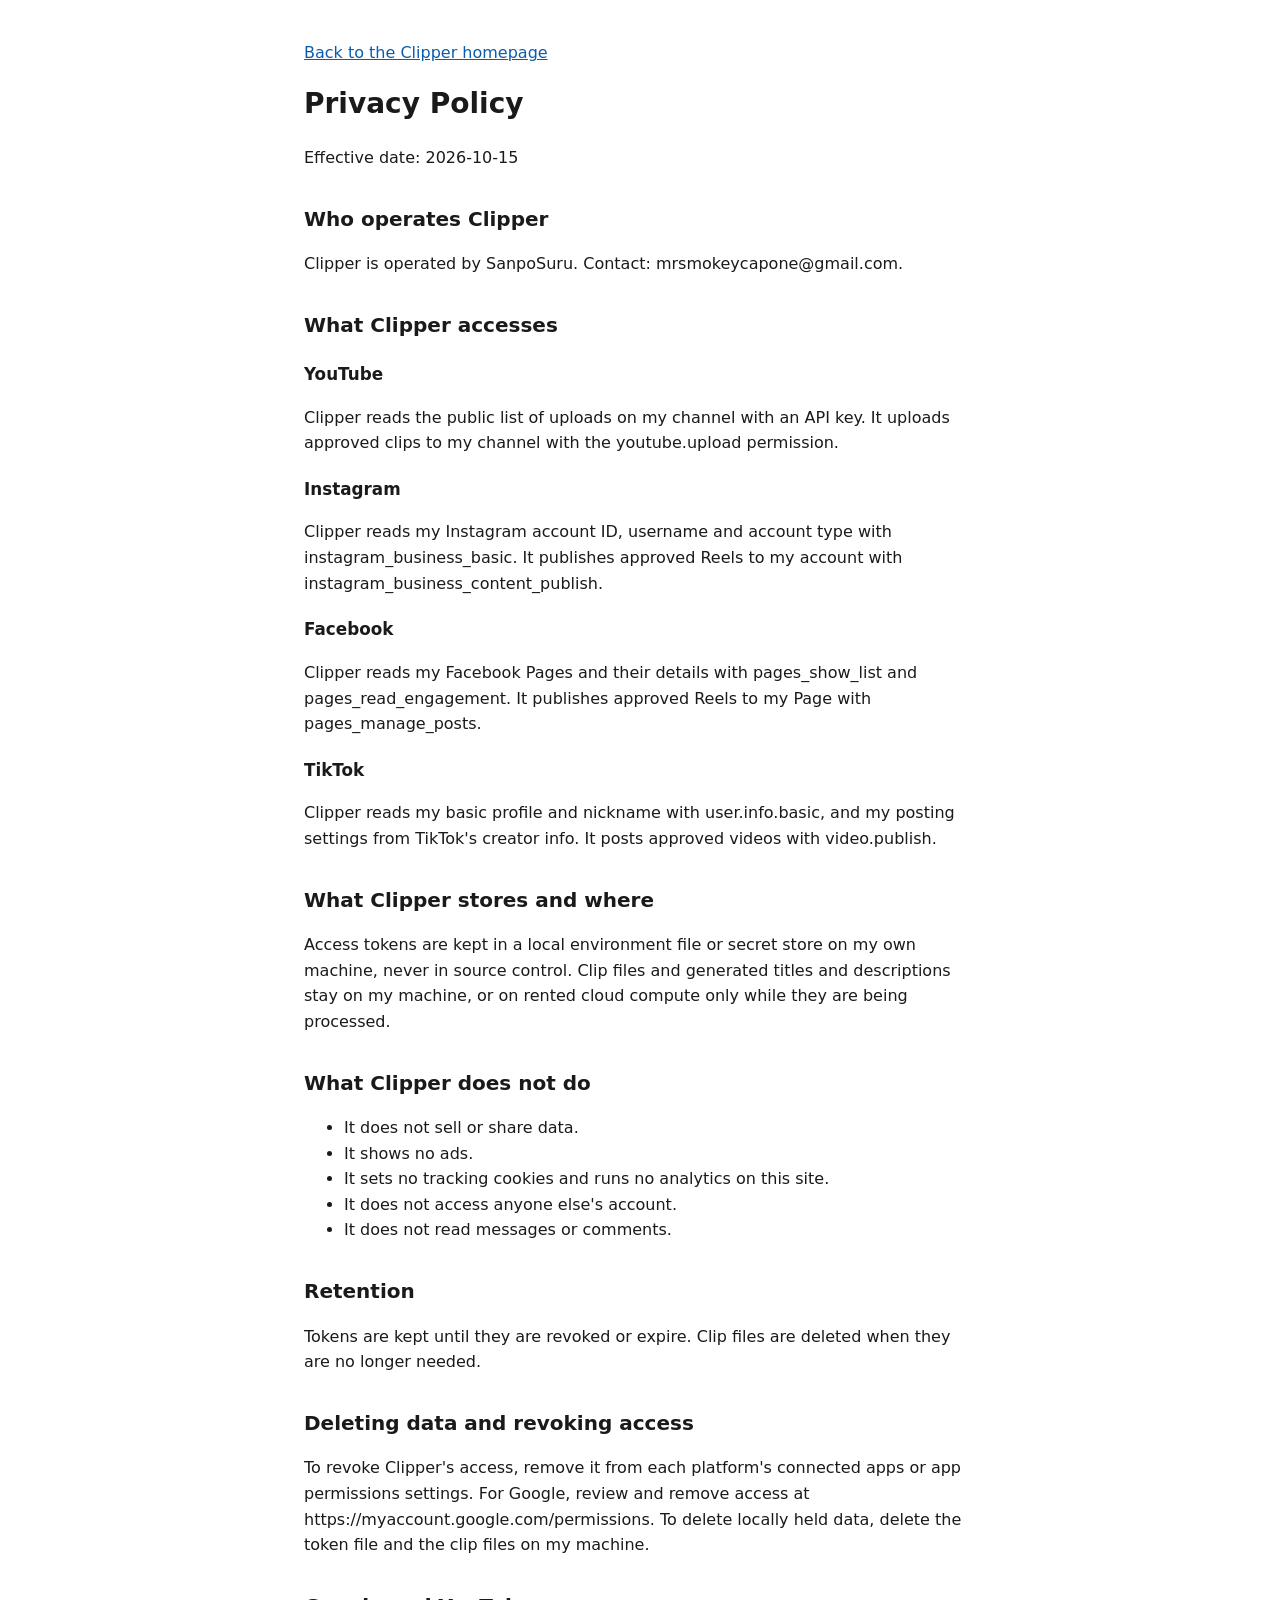
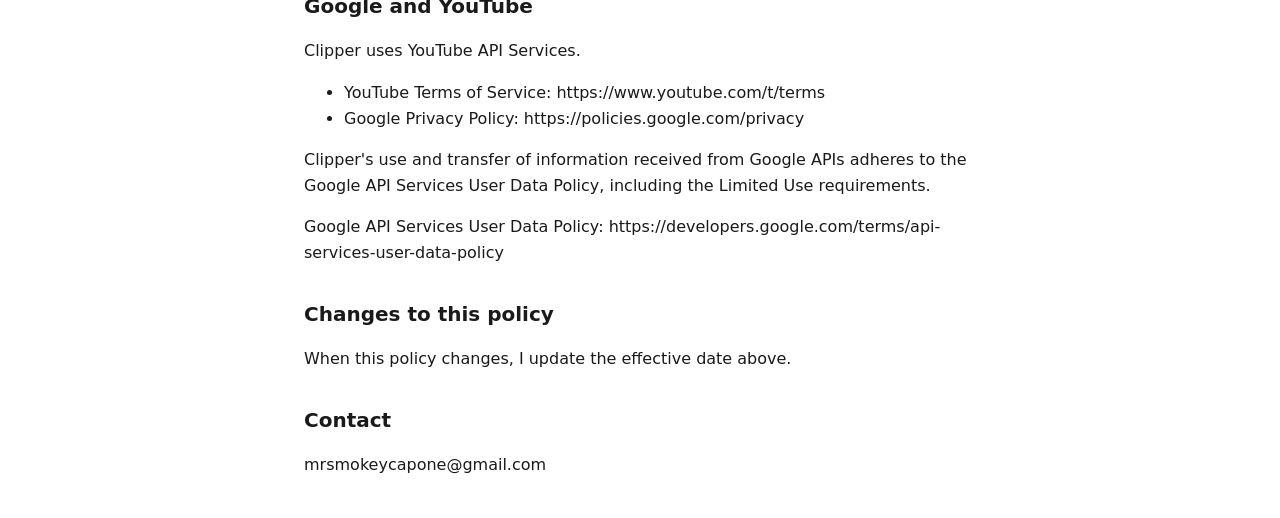
==== privacy.html @ aa579b67 "Publish site" ====
<!DOCTYPE html>
<html lang="en">
<head>
  <meta charset="UTF-8">
  <meta name="viewport" content="width=device-width, initial-scale=1">
  <meta http-equiv="Content-Security-Policy" content="default-src 'none'; style-src 'self'; img-src 'self'; base-uri 'none'; form-action 'none'">
  <title>Privacy Policy - Clipper</title>
  <link rel="stylesheet" href="style.css">
</head>
<body>
  <main>
    <p><a href="index.html">Back to the Clipper homepage</a></p>

    <h1>Privacy Policy</h1>
    <p>Effective date: 2026-10-15</p>

    <h2>Who operates Clipper</h2>
    <p>Clipper is operated by SanpoSuru. Contact: mrsmokeycapone@gmail.com.</p>

    <h2>What Clipper accesses</h2>

    <h3>YouTube</h3>
    <p>Clipper reads the public list of uploads on my channel with an API key. It uploads approved clips to my channel with the youtube.upload permission.</p>

    <h3>Instagram</h3>
    <p>Clipper reads my Instagram account ID, username and account type with instagram_business_basic. It publishes approved Reels to my account with instagram_business_content_publish.</p>

    <h3>Facebook</h3>
    <p>Clipper reads my Facebook Pages and their details with pages_show_list and pages_read_engagement. It publishes approved Reels to my Page with pages_manage_posts.</p>

    <h3>TikTok</h3>
    <p>Clipper reads my basic profile and nickname with user.info.basic, and my posting settings from TikTok's creator info. It posts approved videos with video.publish.</p>

    <h2>What Clipper stores and where</h2>
    <p>Access tokens are kept in a local environment file or secret store on my own machine, never in source control. Clip files and generated titles and descriptions stay on my machine, or on rented cloud compute only while they are being processed.</p>

    <h2>What Clipper does not do</h2>
    <ul>
      <li>It does not sell or share data.</li>
      <li>It shows no ads.</li>
      <li>It sets no tracking cookies and runs no analytics on this site.</li>
      <li>It does not access anyone else's account.</li>
      <li>It does not read messages or comments.</li>
    </ul>

    <h2>Retention</h2>
    <p>Tokens are kept until they are revoked or expire. Clip files are deleted when they are no longer needed.</p>

    <h2>Deleting data and revoking access</h2>
    <p>To revoke Clipper's access, remove it from each platform's connected apps or app permissions settings. For Google, review and remove access at https://myaccount.google.com/permissions. To delete locally held data, delete the token file and the clip files on my machine.</p>

    <h2>Google and YouTube</h2>
    <p>Clipper uses YouTube API Services.</p>
    <ul>
      <li>YouTube Terms of Service: https://www.youtube.com/t/terms</li>
      <li>Google Privacy Policy: https://policies.google.com/privacy</li>
    </ul>
    <p>Clipper's use and transfer of information received from Google APIs adheres to the Google API Services User Data Policy, including the Limited Use requirements.</p>
    <p>Google API Services User Data Policy: https://developers.google.com/terms/api-services-user-data-policy</p>

    <h2>Changes to this policy</h2>
    <p>When this policy changes, I update the effective date above.</p>

    <h2>Contact</h2>
    <p>mrsmokeycapone@gmail.com</p>
  </main>
</body>
</html>
---- style.css ----
body {
  font-family: system-ui, -apple-system, "Segoe UI", Roboto, "Helvetica Neue", Arial, sans-serif;
  line-height: 1.6;
  color: #1a1a1a;
  background: #ffffff;
  margin: 0;
  padding: 1.5rem 1rem;
}

main,
footer {
  max-width: 42rem;
  margin: 0 auto;
}

h1 {
  font-size: 1.75rem;
  margin-top: 0.5rem;
}

h2 {
  font-size: 1.25rem;
  margin-top: 2rem;
}

h3 {
  font-size: 1.05rem;
  margin-top: 1.25rem;
}

a {
  color: #0b5cad;
}

footer {
  margin-top: 3rem;
  padding-top: 1rem;
  border-top: 1px solid #dddddd;
}
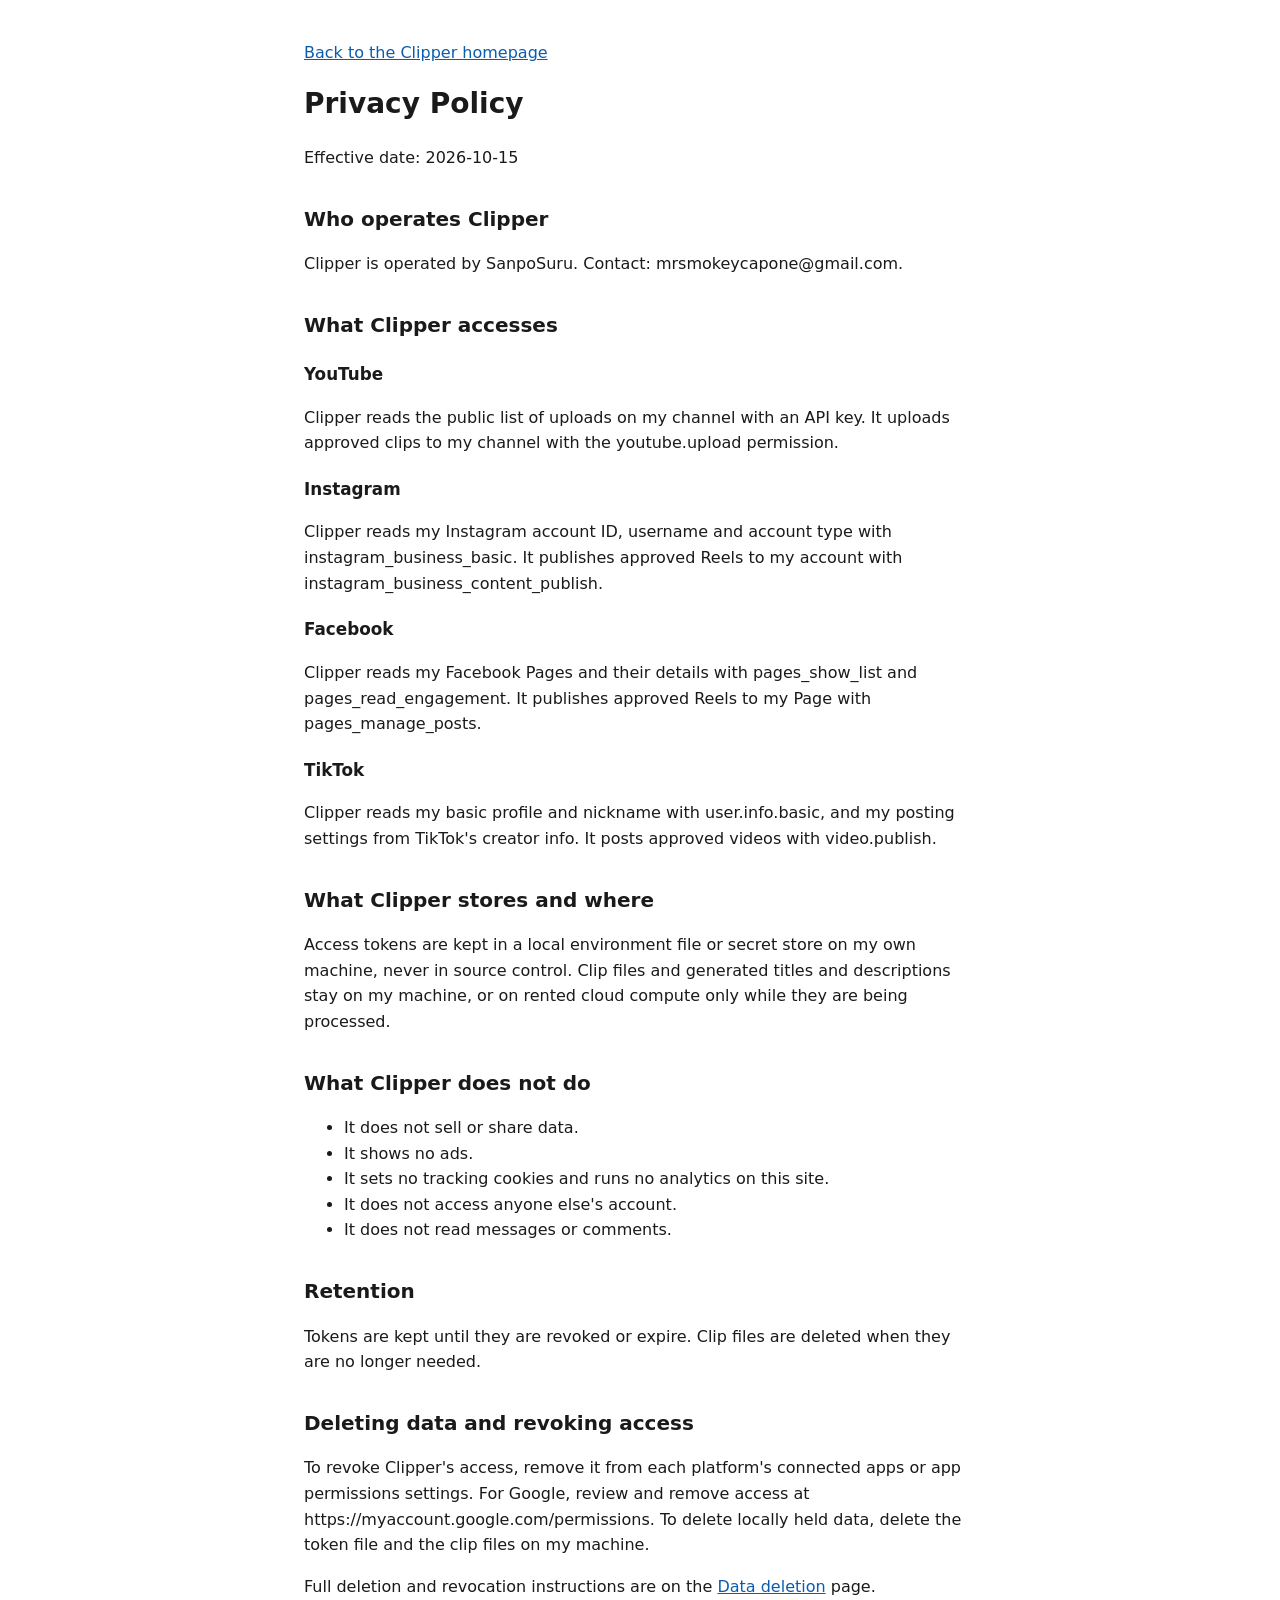
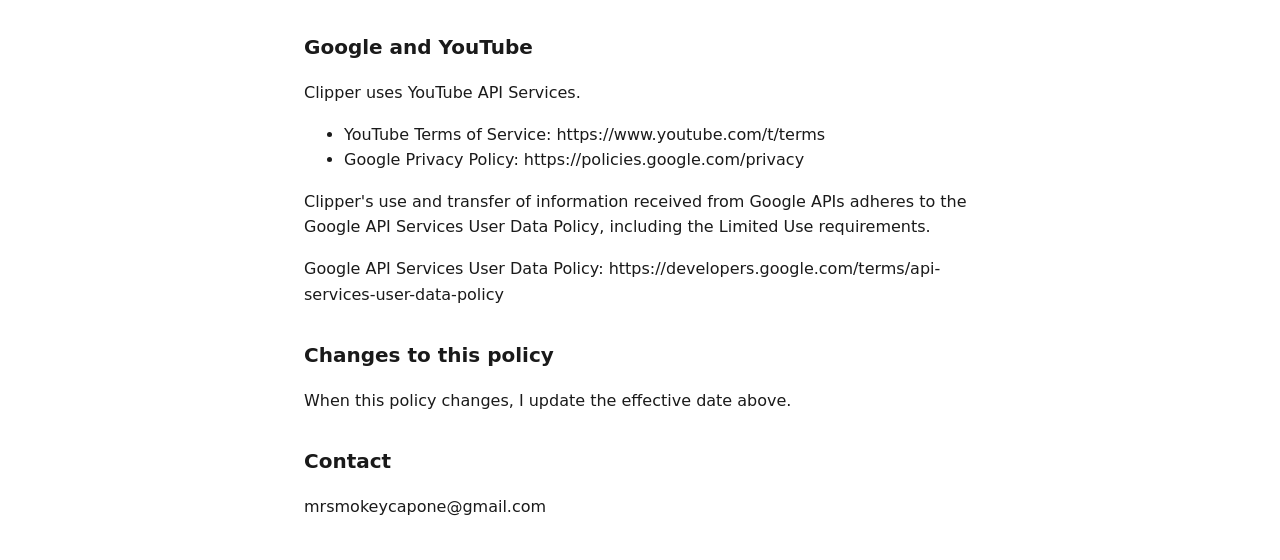
==== commit 586123d2: "Publish site" ====
--- a/privacy.html
+++ b/privacy.html
@@ -48,6 +48,7 @@
 
     <h2>Deleting data and revoking access</h2>
     <p>To revoke Clipper's access, remove it from each platform's connected apps or app permissions settings. For Google, review and remove access at https://myaccount.google.com/permissions. To delete locally held data, delete the token file and the clip files on my machine.</p>
+    <p>Full deletion and revocation instructions are on the <a href="data-deletion.html">Data deletion</a> page.</p>
 
     <h2>Google and YouTube</h2>
     <p>Clipper uses YouTube API Services.</p>
